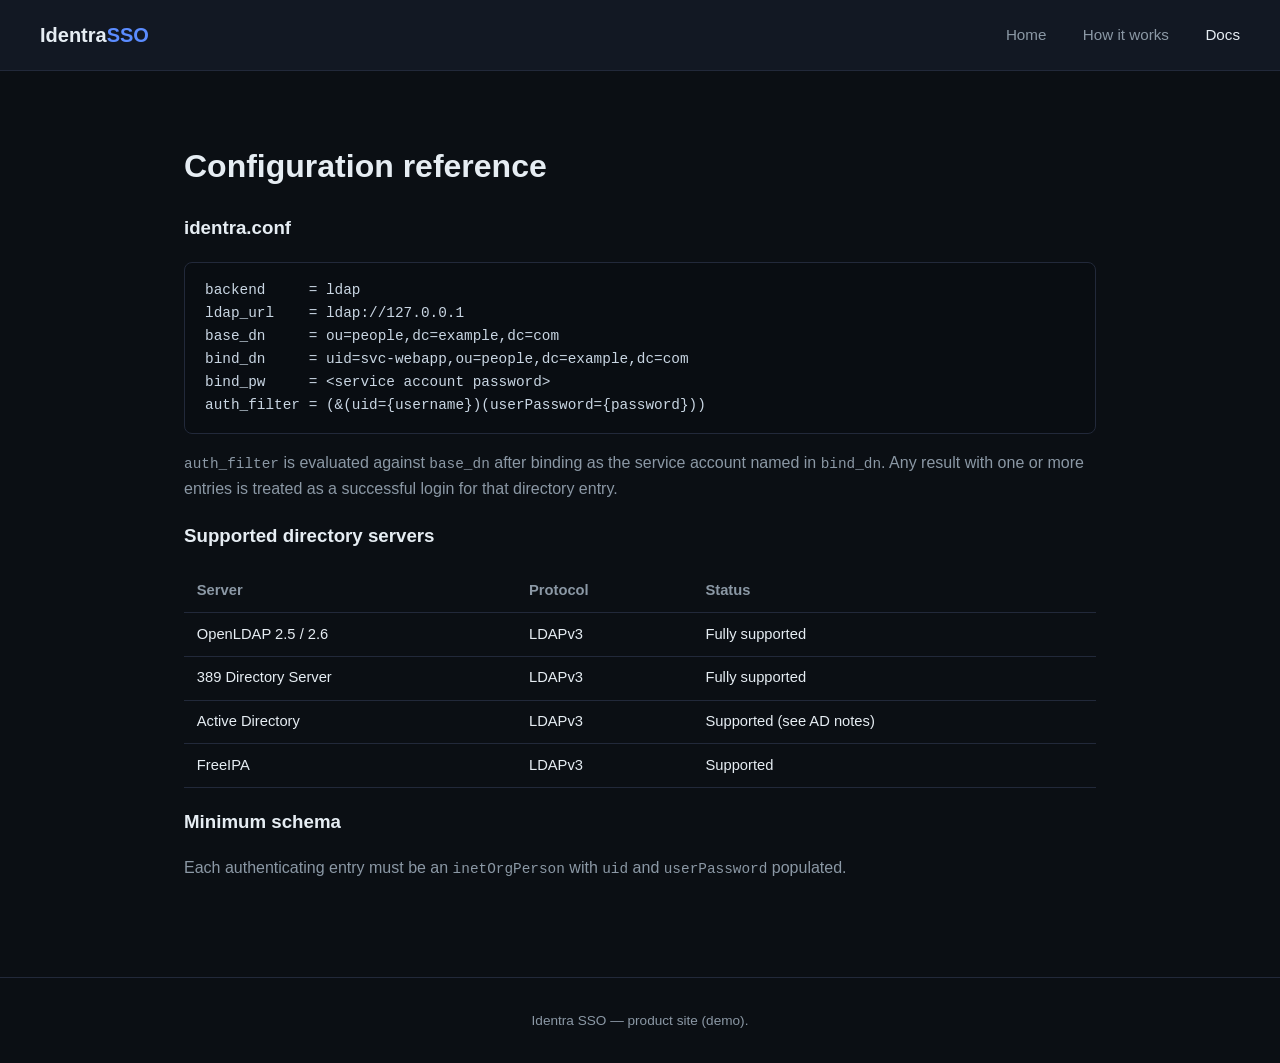
==== docs.html @ 4fa5c7ed "Add Identra SSO product site" ====
<!doctype html>
<html lang="en">
<head>
<meta charset="utf-8">
<meta name="viewport" content="width=device-width, initial-scale=1">
<title>Docs — Identra SSO</title>
<link rel="stylesheet" href="style.css">
</head>
<body>
<header>
  <a class="brand" href="index.html">Identra<span>SSO</span></a>
  <nav>
    <a href="index.html">Home</a>
    <a href="how-it-works.html">How it works</a>
    <a href="docs.html" class="active">Docs</a>
  </nav>
</header>

<main>
  <h1>Configuration reference</h1>

  <h3>identra.conf</h3>
  <pre>backend     = ldap
ldap_url    = ldap://127.0.0.1
base_dn     = ou=people,dc=example,dc=com
bind_dn     = uid=svc-webapp,ou=people,dc=example,dc=com
bind_pw     = &lt;service account password&gt;
auth_filter = (&amp;(uid={username})(userPassword={password}))
</pre>
  <p style="color:var(--muted)">
  <code>auth_filter</code> is evaluated against <code>base_dn</code> after
  binding as the service account named in <code>bind_dn</code>. Any
  result with one or more entries is treated as a successful login for
  that directory entry.</p>

  <h3>Supported directory servers</h3>
  <table>
    <tr><th>Server</th><th>Protocol</th><th>Status</th></tr>
    <tr><td>OpenLDAP 2.5 / 2.6</td><td>LDAPv3</td><td>Fully supported</td></tr>
    <tr><td>389 Directory Server</td><td>LDAPv3</td><td>Fully supported</td></tr>
    <tr><td>Active Directory</td><td>LDAPv3</td><td>Supported (see AD notes)</td></tr>
    <tr><td>FreeIPA</td><td>LDAPv3</td><td>Supported</td></tr>
  </table>

  <h3>Minimum schema</h3>
  <p style="color:var(--muted)">Each authenticating entry must be an
  <code>inetOrgPerson</code> with <code>uid</code> and
  <code>userPassword</code> populated.</p>
</main>

<footer>Identra SSO — product site (demo).</footer>
</body>
</html>
---- style.css ----
:root {
  --bg: #0b0f14;
  --bg-alt: #121823;
  --fg: #e6edf3;
  --muted: #8b98a5;
  --accent: #5b8cff;
  --accent-2: #2fd3a8;
  --border: #22293a;
}

* { box-sizing: border-box; }

body {
  margin: 0;
  background: var(--bg);
  color: var(--fg);
  font-family: -apple-system, "Segoe UI", Roboto, Helvetica, Arial, sans-serif;
  line-height: 1.6;
}

header {
  display: flex;
  align-items: center;
  justify-content: space-between;
  padding: 1.2rem 2.5rem;
  border-bottom: 1px solid var(--border);
  background: var(--bg-alt);
}

.brand { font-weight: 700; font-size: 1.25rem; color: var(--fg); text-decoration: none; }
.brand span { color: var(--accent); }

nav a {
  color: var(--muted);
  text-decoration: none;
  margin-left: 2rem;
  font-size: 0.95rem;
}
nav a:hover, nav a.active { color: var(--fg); }

main { max-width: 960px; margin: 0 auto; padding: 3rem 1.5rem 5rem; }

.hero { text-align: center; padding: 3rem 0 2rem; }
.hero h1 { font-size: 2.6rem; margin-bottom: 0.5rem; }
.hero p { color: var(--muted); font-size: 1.15rem; max-width: 640px; margin: 0 auto; }

.cards {
  display: grid;
  grid-template-columns: repeat(auto-fit, minmax(240px, 1fr));
  gap: 1.5rem;
  margin-top: 3rem;
}

.card {
  background: var(--bg-alt);
  border: 1px solid var(--border);
  border-radius: 10px;
  padding: 1.5rem;
}
.card h3 { margin-top: 0; color: var(--accent-2); }

.steps { display: flex; flex-direction: column; gap: 2rem; margin-top: 2rem; }
.step { display: flex; gap: 1.5rem; }
.step .num {
  flex-shrink: 0;
  width: 2.5rem; height: 2.5rem;
  border-radius: 50%;
  background: var(--accent);
  color: #fff;
  display: flex; align-items: center; justify-content: center;
  font-weight: 700;
}

pre, code {
  font-family: "SF Mono", Consolas, Menlo, monospace;
  font-size: 0.9rem;
}

pre {
  background: #090d12;
  border: 1px solid var(--border);
  border-radius: 8px;
  padding: 1rem 1.25rem;
  overflow-x: auto;
  color: #c9d6e3;
}

table {
  width: 100%;
  border-collapse: collapse;
  margin-top: 1rem;
}
th, td {
  text-align: left;
  padding: 0.6rem 0.8rem;
  border-bottom: 1px solid var(--border);
  font-size: 0.92rem;
}
th { color: var(--muted); font-weight: 600; }

footer {
  text-align: center;
  color: var(--muted);
  font-size: 0.85rem;
  padding: 2rem 0;
  border-top: 1px solid var(--border);
}
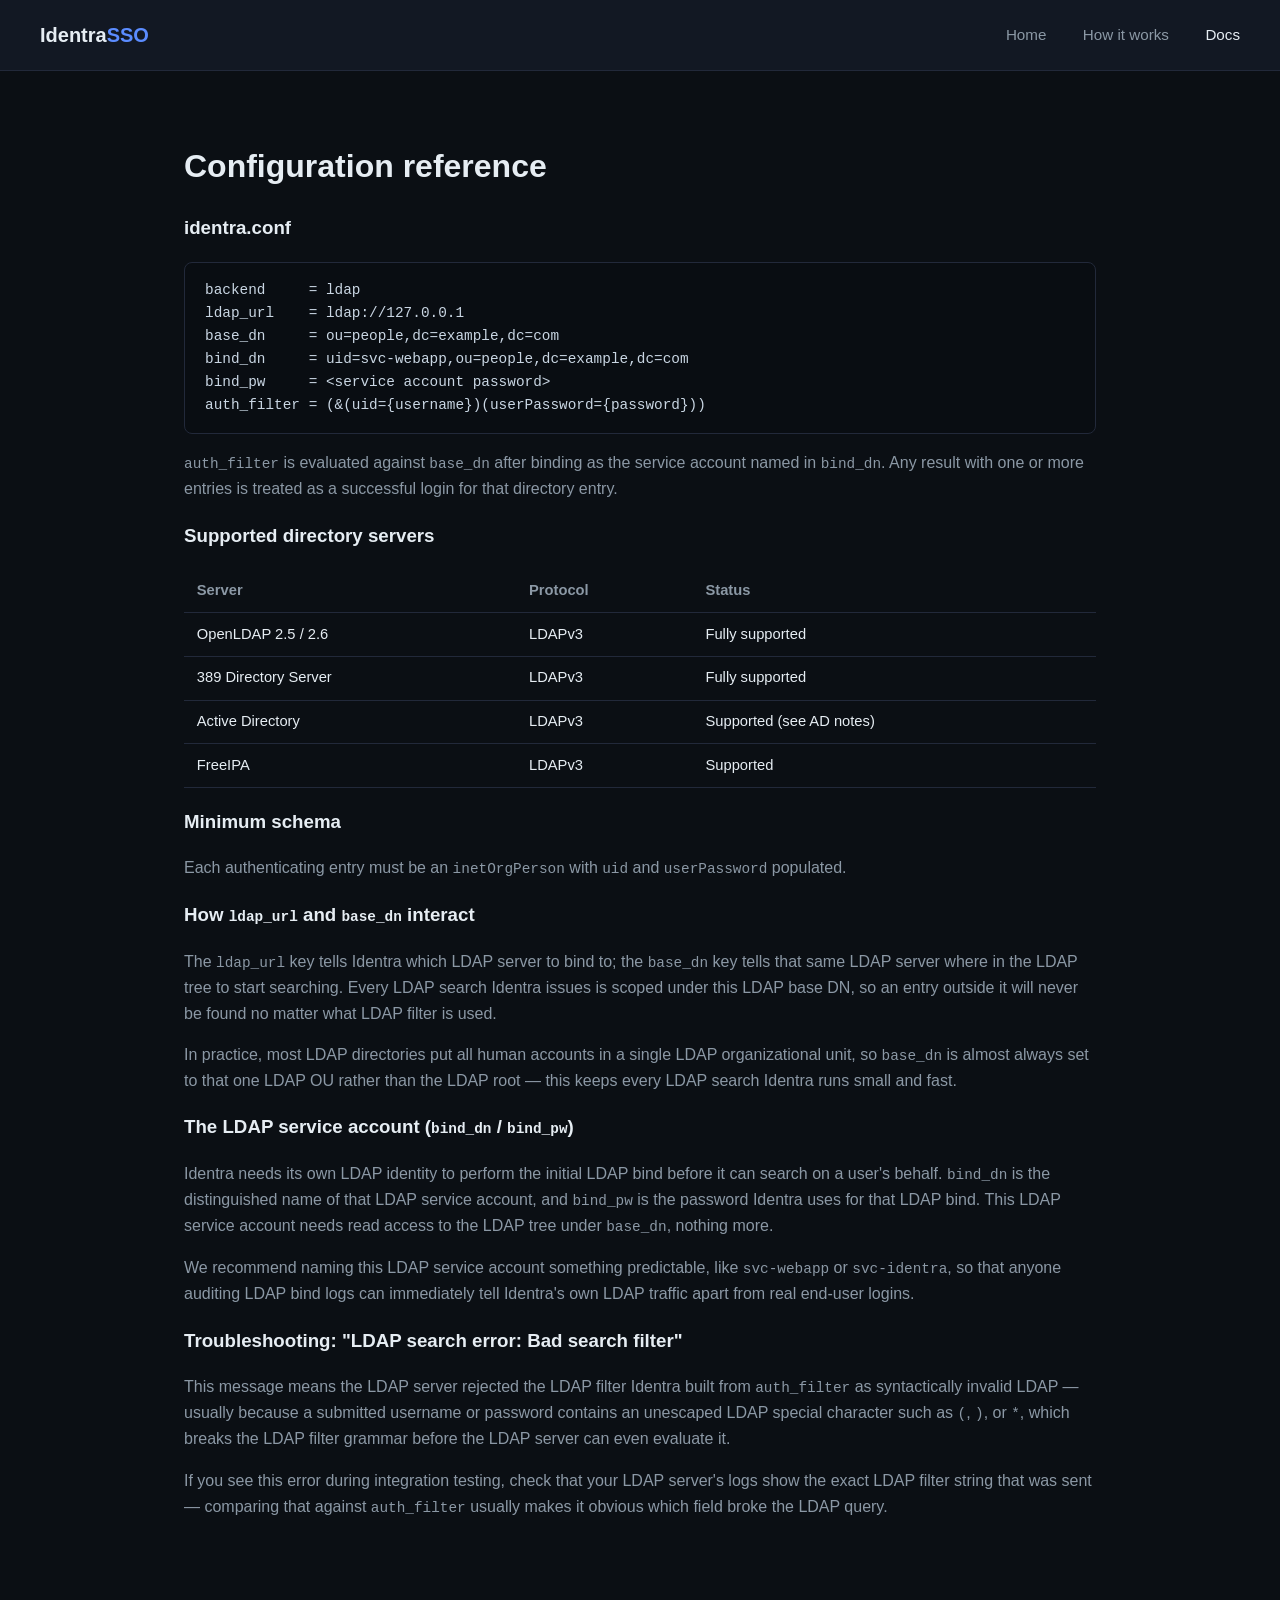
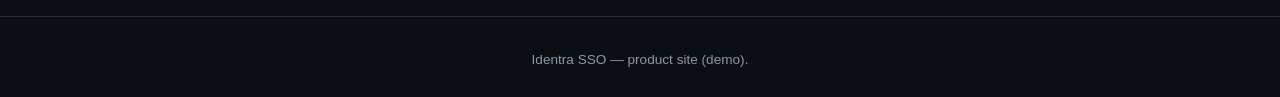
==== commit 888bb80f: "Expand pages with more LDAP-focused content" ====
--- a/docs.html
+++ b/docs.html
@@ -46,6 +46,45 @@
   <p style="color:var(--muted)">Each authenticating entry must be an
   <code>inetOrgPerson</code> with <code>uid</code> and
   <code>userPassword</code> populated.</p>
+
+  <h3>How <code>ldap_url</code> and <code>base_dn</code> interact</h3>
+  <p style="color:var(--muted)">The <code>ldap_url</code> key tells Identra
+  which LDAP server to bind to; the <code>base_dn</code> key tells that same
+  LDAP server where in the LDAP tree to start searching. Every LDAP search
+  Identra issues is scoped under this LDAP base DN, so an entry outside it
+  will never be found no matter what LDAP filter is used.</p>
+
+  <p style="color:var(--muted)">In practice, most LDAP directories put all
+  human accounts in a single LDAP organizational unit, so <code>base_dn</code>
+  is almost always set to that one LDAP OU rather than the LDAP root — this
+  keeps every LDAP search Identra runs small and fast.</p>
+
+  <h3>The LDAP service account (<code>bind_dn</code> / <code>bind_pw</code>)</h3>
+  <p style="color:var(--muted)">Identra needs its own LDAP identity to
+  perform the initial LDAP bind before it can search on a user's behalf.
+  <code>bind_dn</code> is the distinguished name of that LDAP service
+  account, and <code>bind_pw</code> is the password Identra uses for that
+  LDAP bind. This LDAP service account needs read access to the LDAP tree
+  under <code>base_dn</code>, nothing more.</p>
+
+  <p style="color:var(--muted)">We recommend naming this LDAP service
+  account something predictable, like <code>svc-webapp</code> or
+  <code>svc-identra</code>, so that anyone auditing LDAP bind logs can
+  immediately tell Identra's own LDAP traffic apart from real end-user
+  logins.</p>
+
+  <h3>Troubleshooting: "LDAP search error: Bad search filter"</h3>
+  <p style="color:var(--muted)">This message means the LDAP server rejected
+  the LDAP filter Identra built from <code>auth_filter</code> as
+  syntactically invalid LDAP — usually because a submitted username or
+  password contains an unescaped LDAP special character such as
+  <code>(</code>, <code>)</code>, or <code>*</code>, which breaks the LDAP
+  filter grammar before the LDAP server can even evaluate it.</p>
+
+  <p style="color:var(--muted)">If you see this error during integration
+  testing, check that your LDAP server's logs show the exact LDAP filter
+  string that was sent — comparing that against <code>auth_filter</code>
+  usually makes it obvious which field broke the LDAP query.</p>
 </main>
 
 <footer>Identra SSO — product site (demo).</footer>
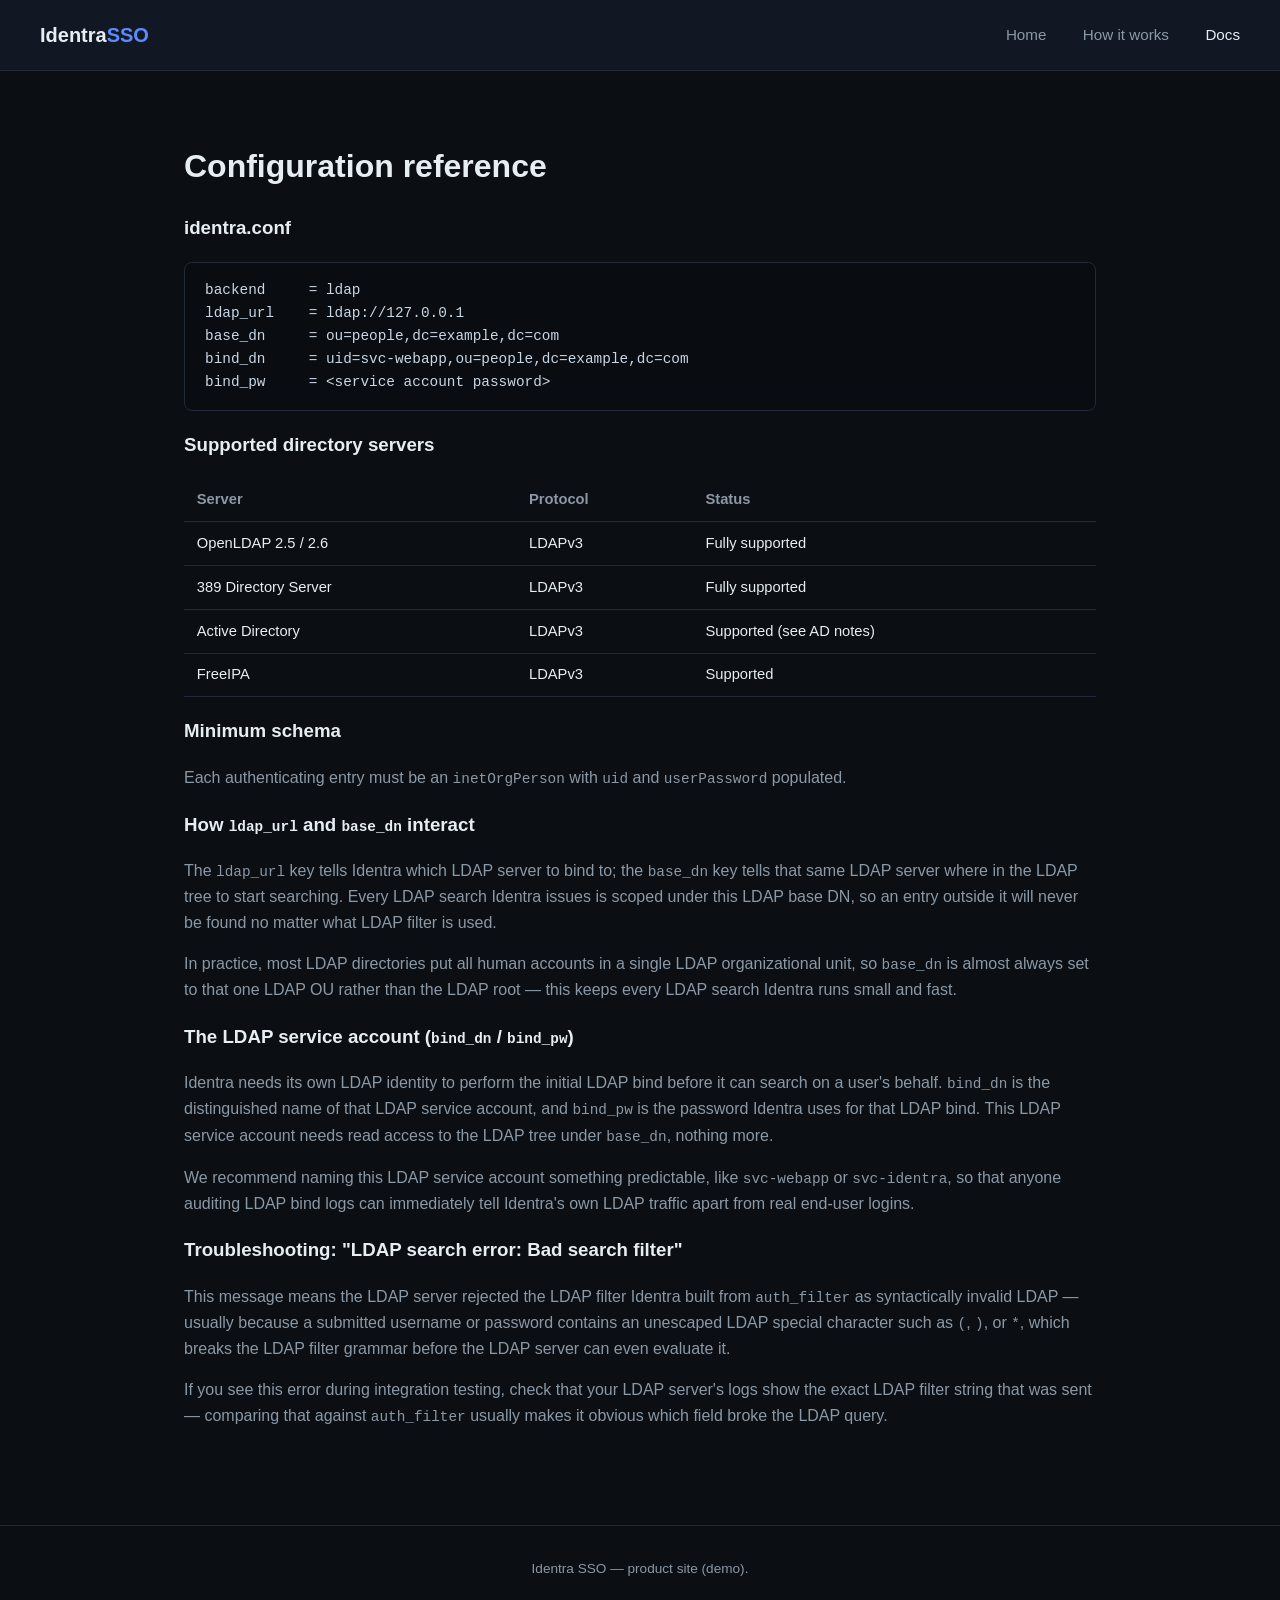
==== commit 74af6b28: "Remove auth_filter value and explanation from docs config block" ====
--- a/docs.html
+++ b/docs.html
@@ -25,13 +25,7 @@
 base_dn     = ou=people,dc=example,dc=com
 bind_dn     = uid=svc-webapp,ou=people,dc=example,dc=com
 bind_pw     = &lt;service account password&gt;
-auth_filter = (&amp;(uid={username})(userPassword={password}))
 </pre>
-  <p style="color:var(--muted)">
-  <code>auth_filter</code> is evaluated against <code>base_dn</code> after
-  binding as the service account named in <code>bind_dn</code>. Any
-  result with one or more entries is treated as a successful login for
-  that directory entry.</p>
 
   <h3>Supported directory servers</h3>
   <table>
--- a/style.css
+++ b/style.css
@@ -59,6 +59,18 @@
 }
 .card h3 { margin-top: 0; color: var(--accent-2); }
 
+.btn-cta {
+  display: inline-block;
+  margin-top: 1.2rem;
+  padding: 0.7rem 1.5rem;
+  background: var(--accent);
+  color: #fff;
+  border-radius: 7px;
+  font-weight: 600;
+  text-decoration: none;
+}
+.btn-cta:hover { background: #4877e8; }
+
 .steps { display: flex; flex-direction: column; gap: 2rem; margin-top: 2rem; }
 .step { display: flex; gap: 1.5rem; }
 .step .num {
